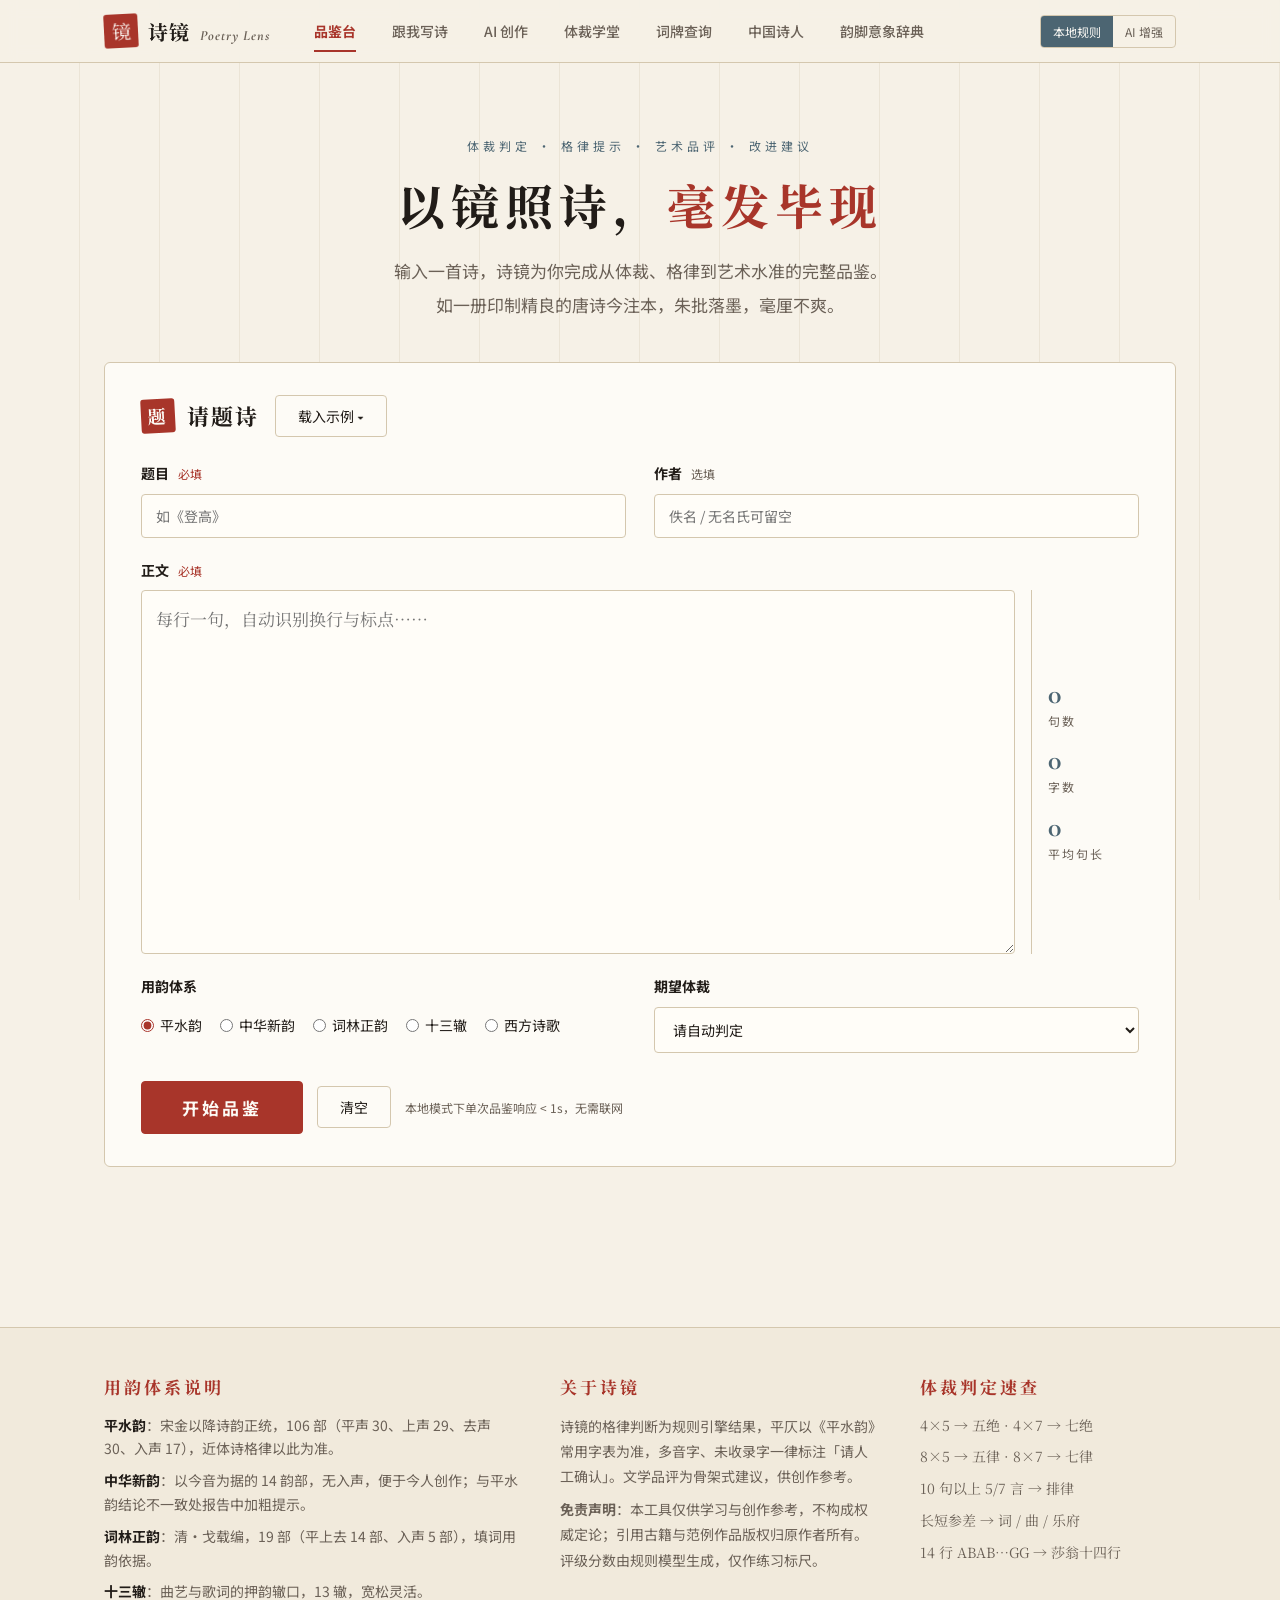
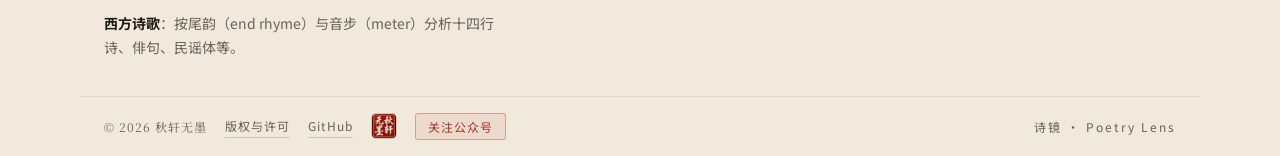
==== index.html @ a8d3e29e "Add files via upload" ====
<!DOCTYPE html>
<html lang="zh-CN">
<head>
<meta charset="UTF-8">
<meta name="viewport" content="width=device-width, initial-scale=1.0">
<title>诗镜 · Poetry Lens — 诗词品鉴与修改</title>
<meta name="description" content="诗镜 Poetry Lens：体裁判定 → 格律提示 → 艺术品评 → 改进建议 的完整诗词品鉴流程，另有体裁学堂与韵脚意象辞典。">
<link rel="preconnect" href="https://fonts.googleapis.com">
<link rel="preconnect" href="https://fonts.gstatic.com" crossorigin>
<link href="https://fonts.googleapis.com/css2?family=Noto+Serif+SC:wght@400;600;700&family=Noto+Sans+SC:wght@400;500;700&family=Cormorant+Garamond:ital,wght@0,400;0,600;1,400&display=swap" rel="stylesheet">
<link rel="stylesheet" href="style.css">
</head>
<body>

<!-- ══════════ 顶部固定导航 ══════════ -->
<header class="topbar">
  <div class="topbar-inner">
    <a class="brand" href="#" data-page="home">
      <span class="brand-seal">镜</span>
      <span class="brand-text">诗镜 <em>Poetry Lens</em></span>
    </a>
    <nav class="mainnav" aria-label="主导航">
      <a href="#" class="nav-link active" data-page="home">品鉴台</a>
      <a href="#" class="nav-link" data-page="write">跟我写诗</a>
      <a href="#" class="nav-link" data-page="ai">AI 创作</a>
      <a href="#" class="nav-link" data-page="school">体裁学堂</a>
      <a href="#" class="nav-link" data-page="cipai">词牌查询</a>
      <a href="#" class="nav-link" data-page="poets">中国诗人</a>
      <a href="#" class="nav-link" data-page="dict">韵脚意象辞典</a>
    </nav>
    <div class="mode-switch" role="group" aria-label="分析模式">
      <button class="mode-btn active" id="mode-local" title="无需联网，本地规则引擎完成全部分析">本地规则</button>
      <button class="mode-btn" id="mode-ai" title="AI 增强模式（需接入接口，未接入时自动回落本地规则）">AI 增强</button>
    </div>
  </div>
</header>

<main>
<!-- ══════════ 页面一：品鉴台 ══════════ -->
<section id="page-home" class="page active">

  <div class="hero">
    <p class="hero-kicker">体裁判定 · 格律提示 · 艺术品评 · 改进建议</p>
    <h1 class="hero-title">以镜照诗，<span class="accent">毫发毕现</span></h1>
    <p class="hero-sub">输入一首诗，诗镜为你完成从体裁、格律到艺术水准的完整品鉴。<br>如一册印制精良的唐诗今注本，朱批落墨，毫厘不爽。</p>
  </div>

  <!-- 输入区 -->
  <div class="panel input-panel">
    <div class="panel-head">
      <h2><span class="seal-no">题</span>请题诗</h2>
      <button class="btn ghost" id="btn-sample" aria-haspopup="true">载入示例 ▾</button>
      <div class="sample-menu" id="sample-menu" hidden></div>
    </div>

    <div class="input-grid">
      <div class="field">
        <label for="in-title">题目 <span class="req">必填</span></label>
        <input type="text" id="in-title" placeholder="如《登高》" autocomplete="off">
      </div>
      <div class="field">
        <label for="in-author">作者 <span class="opt">选填</span></label>
        <input type="text" id="in-author" placeholder="佚名 / 无名氏可留空" autocomplete="off">
      </div>
      <div class="field full">
        <label for="in-body">正文 <span class="req">必填</span></label>
        <div class="body-wrap">
          <textarea id="in-body" rows="10" placeholder="每行一句，自动识别换行与标点……"></textarea>
          <aside class="stat-strip" id="stat-strip" aria-live="polite">
            <div class="stat"><b id="st-lines">0</b><span>句数</span></div>
            <div class="stat"><b id="st-chars">0</b><span>字数</span></div>
            <div class="stat"><b id="st-avg">0</b><span>平均句长</span></div>
          </aside>
        </div>
      </div>
      <div class="field">
        <label>用韵体系</label>
        <div class="radio-row" id="rhyme-system">
          <label><input type="radio" name="rhyme" value="pingshui" checked>平水韵</label>
          <label><input type="radio" name="rhyme" value="xinyun">中华新韵</label>
          <label><input type="radio" name="rhyme" value="cilin">词林正韵</label>
          <label><input type="radio" name="rhyme" value="shisan">十三辙</label>
          <label><input type="radio" name="rhyme" value="western">西方诗歌</label>
        </div>
      </div>
      <div class="field">
        <label for="in-expect">期望体裁</label>
        <select id="in-expect">
          <option value="">请自动判定</option>
        </select>
      </div>
    </div>

    <div class="action-row">
      <button class="btn primary big" id="btn-judge">开始品鉴</button>
      <button class="btn ghost" id="btn-clear">清空</button>
      <span class="hint">本地模式下单次品鉴响应 &lt; 1s，无需联网</span>
    </div>
  </div>

  <!-- 品鉴报告 -->
  <div id="report" hidden>
    <div class="report-toolbar">
      <h2 class="report-title">品鉴报告 <span class="report-poem" id="report-poem"></span></h2>
      <button class="btn ghost" id="btn-print">打印 / 导出为笺</button>
    </div>

    <!-- A 体裁判定 -->
    <article class="card report-card" id="card-a">
      <div class="margin-no">壹<span>体裁</span></div>
      <div class="card-body">
        <h3>A · 体裁判定</h3>
        <div id="genre-out"></div>
      </div>
    </article>

    <!-- B 格律提示 -->
    <article class="card report-card" id="card-b">
      <div class="margin-no">贰<span>格律</span></div>
      <div class="card-body">
        <h3>B · 格律提示</h3>
        <div class="tone-toggle">
          <button class="tone-btn active" data-tone="both">平仄双色</button>
          <button class="tone-btn" data-tone="ping">仅标平声</button>
          <button class="tone-btn" data-tone="ze">仅标仄声</button>
        </div>
        <div id="prosody-out"></div>
      </div>
    </article>

    <!-- C 艺术水平 -->
    <article class="card report-card" id="card-c">
      <div class="margin-no">叁<span>艺品</span></div>
      <div class="card-body">
        <h3>C · 艺术水平</h3>
        <div id="art-out"></div>
      </div>
    </article>

    <!-- D 改进与借鉴 -->
    <article class="card report-card" id="card-d">
      <div class="margin-no">肆<span>改益</span></div>
      <div class="card-body">
        <h3>D · 改进与借鉴</h3>
        <div id="revise-out"></div>
      </div>
    </article>
  </div>
</section>

<!-- ══════════ 页面二：跟我写诗 ══════════ -->
<section id="page-write" class="page">
  <div class="page-head">
    <h1>跟我写诗</h1>
    <p>选体裁、定风格、择韵脚——写到一半可要提示，写好一键粘贴到品鉴台。</p>
  </div>
  <div class="write-grid">
    <div class="panel write-config">
      <h3 class="write-step">壹 · 定体裁</h3>
      <div class="field">
        <label for="write-cat">体裁大类</label>
        <select id="write-cat">
          <option value="jinti">近体诗（绝句 / 律诗）</option>
          <option value="ci">词</option>
          <option value="guti">古体诗（古风 / 乐府）</option>
          <option value="modern">现代诗</option>
          <option value="western">西方诗歌（俳句 / 十四行等）</option>
        </select>
      </div>
      <div class="field" id="write-cipai-field" hidden>
        <label for="write-cipai-key">词牌名（依龙榆生《唐宋词格律》）</label>
        <input type="text" id="write-cipai-key" placeholder="搜索词牌，如「浣溪沙」或别名「山花子」">
        <select id="write-cipai"></select>
        <div id="write-cipai-pu" class="cipai-pu-box"></div>
      </div>
      <div class="field">
        <label for="write-form">具体体裁</label>
        <select id="write-form"></select>
      </div>

      <h3 class="write-step">贰 · 定风格</h3>
      <div class="field">
        <label for="write-style">想表达的风格</label>
        <select id="write-style"></select>
      </div>
      <div id="write-style-desc" class="note-box"></div>

      <h3 class="write-step">叁 · 择韵脚</h3>
      <div class="inline-form">
        <button class="btn" id="btn-rhyme-random">随机推荐</button>
        <input type="text" id="write-rhyme-char" placeholder="或输入一字取韵，如「空」" maxlength="1">
        <button class="btn" id="btn-rhyme-lookup">按字取韵</button>
      </div>
      <div id="write-rhyme-info"></div>
    </div>

    <div class="panel write-work">
      <h3 class="write-step">肆 · 落笔</h3>
      <div class="field">
        <label for="write-title">题目</label>
        <input type="text" id="write-title" placeholder="如《秋夜有怀》" autocomplete="off">
      </div>
      <div class="field">
        <label for="write-body">正文 <span class="opt">每行一句</span></label>
        <textarea id="write-body" rows="14" placeholder="窗前一夜雨，……"></textarea>
      </div>
      <div class="action-row">
        <button class="btn" id="btn-write-hint">给点提示（意象 · 场景 · 手法）</button>
        <button class="btn primary" id="btn-write-done">写好啦</button>
      </div>
      <div id="write-hints" class="hint-box"></div>
    </div>
  </div>
  <div class="panel write-examples">
    <h3 class="write-step">伍 · 经典例作 <span class="opt">随体裁 / 词牌联动，可作范本</span></h3>
    <div id="write-examples"></div>
  </div>
</section>

<!-- ══════════ 页面三：AI 创作 ══════════ -->
<section id="page-ai" class="page">
  <div class="page-head">
    <h1>AI 创作</h1>
    <p>生成创作提示词 → 接入智能体 API → 一键产出 2-3 首作品，按主题与意象贴合度评分。</p>
  </div>

  <!-- 壹 · 生成 Prompt -->
  <div class="panel">
    <h3 class="write-step">壹 · 生成创作提示词</h3>
    <div class="ai-grid">
      <div class="field">
        <label for="ai-form">诗词种类</label>
        <select id="ai-form"></select>
      </div>
      <div class="field" id="ai-sub-field">
        <label for="ai-sub">体裁细类</label>
        <select id="ai-sub"></select>
      </div>
      <div class="field" id="ai-cipai-field" hidden>
        <label for="ai-cipai">词牌（依龙榆生《唐宋词格律》）</label>
        <input type="text" id="ai-cipai-key" placeholder="搜词牌，如「浣溪沙」">
        <select id="ai-cipai"></select>
      </div>
      <div class="field">
        <label for="ai-style">诗词风格</label>
        <select id="ai-style"></select>
      </div>
      <div class="field">
        <label for="ai-theme">主题</label>
        <select id="ai-theme"></select>
      </div>
      <div class="field full">
        <label for="ai-theme-custom">自定义主题 <span class="opt">留空则用上方选择</span></label>
        <input type="text" id="ai-theme-custom" placeholder="如：秋夜登楼怀远">
      </div>
      <div class="field full">
        <label for="ai-imagery">意象（1-5 个，用、或逗号分隔）</label>
        <input type="text" id="ai-imagery" placeholder="如：明月、孤舟、寒江、西风">
      </div>
    </div>
    <div class="action-row">
      <button class="btn primary" id="btn-gen-prompt">生成 Prompt</button>
      <button class="btn" id="btn-copy-prompt">复制</button>
      <span class="hint">生成后可粘贴到任意 AI 助手，或填入下方 API 创作框</span>
    </div>
    <textarea id="ai-prompt-out" rows="16" readonly placeholder="点击「生成 Prompt」后，这里会出现完整的创作提示词。"></textarea>
  </div>

  <!-- 贰 · API 配置 -->
  <div class="panel">
    <h3 class="write-step">贰 · 智能体 API 配置</h3>
    <div class="ai-grid">
      <div class="field">
        <label for="ai-provider">平台</label>
        <select id="ai-provider"></select>
      </div>
      <div class="field">
        <label for="ai-model">模型</label>
        <input type="text" id="ai-model" placeholder="如 deepseek-chat">
      </div>
      <div class="field full">
        <label for="ai-baseurl">Base URL（OpenAI 兼容 /chat/completions）</label>
        <input type="text" id="ai-baseurl" placeholder="https://api.deepseek.com/v1">
      </div>
      <div class="field full">
        <label for="ai-apikey">API Key</label>
        <input type="password" id="ai-apikey" placeholder="sk-..." autocomplete="off">
      </div>
    </div>
    <div class="action-row">
      <button class="btn primary" id="btn-save-cfg">保存配置</button>
      <button class="btn" id="btn-test-cfg">测试连接</button>
      <button class="btn ghost" id="btn-clear-cfg">清除密钥</button>
    </div>
    <div class="note-box" id="ai-cfg-note">密钥仅保存在<b>本机浏览器</b>（localStorage），仅用于直连所选平台的官方接口，不会上传到诗镜服务器。部分平台因 CORS 策略可能无法浏览器直连，届时请改用第一栏生成的 Prompt。</div>
  </div>

  <!-- 叁 · AI 创作 -->
  <div class="panel">
    <h3 class="write-step">叁 · AI 创作</h3>
    <div class="field">
      <label for="ai-req">提示词（可直接用上方生成的 Prompt，或自行修改）</label>
      <textarea id="ai-req" rows="12" placeholder="把生成的 Prompt 粘贴到这里，或写你自己的创作要求……"></textarea>
    </div>
    <div class="action-row">
      <button class="btn primary" id="btn-ai-create">开始创作</button>
      <button class="btn" id="btn-ai-fill">填入生成的 Prompt</button>
    </div>
    <div id="ai-status" class="muted" style="margin-top:12px"></div>
    <div id="ai-results"></div>
  </div>
</section>

<!-- ══════════ 页面四：体裁学堂 ══════════ -->
<section id="page-school" class="page">
  <div class="page-head">
    <h1>体裁学堂</h1>
    <p>从五绝到维拉内尔——每一种诗体的格律、章法、范例与常见错误。</p>
  </div>
  <div class="school-layout">
    <aside class="school-tree" id="school-tree" aria-label="体裁导航"></aside>
    <div class="school-content" id="school-content"></div>
  </div>
</section>

<!-- ══════════ 页面三：词牌查询 ══════════ -->
<section id="page-cipai" class="page">
  <div class="page-head">
    <h1>词牌查询</h1>
    <p>依龙榆生《唐宋词格律》（上海古籍出版社 1978 年版）—— 153 词牌、诸体词谱、例词与用韵格。</p>
  </div>
  <div class="inline-form wide">
    <input type="text" id="cipai-key" placeholder="搜索词牌名或别名，如「念奴娇」「百字令」「玉楼春」">
    <select id="cipai-yunge">
      <option value="all">全部用韵格</option>
      <option value="平韵格">平韵格</option>
      <option value="仄韵格">仄韵格</option>
      <option value="平仄韵转换格">平仄韵转换格</option>
      <option value="平仄韵通叶格">平仄韵通叶格</option>
      <option value="平仄韵错叶格">平仄韵错叶格</option>
    </select>
    <button class="btn primary" id="btn-cipai-search">查询</button>
  </div>
  <div class="school-layout">
    <aside class="school-tree" id="cipai-tree" aria-label="词牌导航"></aside>
    <div class="school-content" id="cipai-content"></div>
  </div>
</section>

<!-- ══════════ 页面四：中国诗人 ══════════ -->
<section id="page-poets" class="page">
  <div class="page-head">
    <h1>中国诗人</h1>
    <p>先秦至近现代共 110 位诗人（近现代含王国维、苏曼殊、柳亚子、戴望舒、艾青、海子、多多、余光中、郑愁予、席慕蓉、汪国真等），按朝代、风格、姓名检索，介绍直接摘自诗人档案。</p>
  </div>
  <div class="inline-form wide">
    <select id="poet-era">
      <option value="all">全部朝代</option>
    </select>
    <select id="poet-kind">
      <option value="all">全部风格</option>
    </select>
    <input type="text" id="poet-name" placeholder="按姓名检索，如「李白」「清照」">
    <button class="btn primary" id="btn-poet-search">检索</button>
  </div>
  <div id="poet-stats" class="muted" style="margin-bottom:18px"></div>
  <div id="poet-list"></div>
</section>

<!-- ══════════ 页面五：韵脚意象辞典 ══════════ -->
<section id="page-dict" class="page">
  <div class="page-head">
    <h1>韵脚意象辞典</h1>
    <p>查一个字、翻一个韵部、觅一个意象，或把两个意象拼成一句诗。</p>
  </div>
  <div class="dict-tabs">
    <button class="tab-btn active" data-tab="rhyme">韵脚查询</button>
    <button class="tab-btn" data-tab="image">意象查询</button>
    <button class="tab-btn" data-tab="compose">组合造句</button>
  </div>

  <div class="tab-pane active" id="tab-rhyme">
    <div class="dict-row">
      <div class="dict-col">
        <h3>字 → 韵部</h3>
        <div class="inline-form">
          <input type="text" id="dict-char" placeholder="输入任意汉字，如「空」" maxlength="1">
          <button class="btn primary" id="btn-char-lookup">查询</button>
        </div>
        <div id="char-result" class="dict-result"></div>
      </div>
      <div class="dict-col">
        <h3>韵部 → 常用字</h3>
        <div class="inline-form">
          <select id="dict-group"></select>
          <button class="btn primary" id="btn-group-lookup">查询</button>
        </div>
        <div id="group-result" class="dict-result"></div>
      </div>
    </div>
  </div>

  <div class="tab-pane" id="tab-image">
    <div class="inline-form wide">
      <select id="image-cat"></select>
      <input type="text" id="image-key" placeholder="搜索意象，如「孤舟」「杜鹃」">
      <button class="btn primary" id="btn-image-lookup">查询</button>
    </div>
    <div id="image-result" class="dict-result"></div>
  </div>

  <div class="tab-pane" id="tab-compose">
    <h3>意象组合 · 造句练习</h3>
    <p class="muted">选择组合方法，系统给出两个意象，补写一句诗，即刻得到格律与意象契合度反馈。</p>
    <div class="compose-methods" id="compose-methods"></div>
    <div class="compose-stage" id="compose-stage"></div>
  </div>
</section>
</main>

<!-- ══════════ 页脚 ══════════ -->
<footer class="footer">
  <div class="footer-inner">
    <div class="footer-col">
      <h4>用韵体系说明</h4>
      <ul>
        <li><b>平水韵</b>：宋金以降诗韵正统，106 部（平声 30、上声 29、去声 30、入声 17），近体诗格律以此为准。</li>
        <li><b>中华新韵</b>：以今音为据的 14 韵部，无入声，便于今人创作；与平水韵结论不一致处报告中加粗提示。</li>
        <li><b>词林正韵</b>：清·戈载编，19 部（平上去 14 部、入声 5 部），填词用韵依据。</li>
        <li><b>十三辙</b>：曲艺与歌词的押韵辙口，13 辙，宽松灵活。</li>
        <li><b>西方诗歌</b>：按尾韵（end rhyme）与音步（meter）分析十四行诗、俳句、民谣体等。</li>
      </ul>
    </div>
    <div class="footer-col">
      <h4>关于诗镜</h4>
      <p class="muted">诗镜的格律判断为规则引擎结果，平仄以《平水韵》常用字表为准，多音字、未收录字一律标注「请人工确认」。文学品评为骨架式建议，供创作参考。</p>
      <p class="muted"><b>免责声明</b>：本工具仅供学习与创作参考，不构成权威定论；引用古籍与范例作品版权归原作者所有。评级分数由规则模型生成，仅作练习标尺。</p>
    </div>
    <div class="footer-col">
      <h4>体裁判定速查</h4>
      <ul class="quick">
        <li>4×5 → 五绝 · 4×7 → 七绝</li>
        <li>8×5 → 五律 · 8×7 → 七律</li>
        <li>10 句以上 5/7 言 → 排律</li>
        <li>长短参差 → 词 / 曲 / 乐府</li>
        <li>14 行 ABAB…GG → 莎翁十四行</li>
      </ul>
    </div>
  </div>
  <div class="footer-bottom">
    <div class="footer-meta">
      <span class="copy">© 2026 秋轩无墨</span>
      <a href="license.html">版权与许可</a>
      <a href="https://github.com/Yaokx520/poemweb/" target="_blank" rel="noopener">GitHub</a>
      <img class="wechat-logo" src="images/logo-sm.png" alt="秋轩无墨 Logo" width="26" height="26">
      <button type="button" class="wechat-entry" id="btn-wechat" aria-haspopup="dialog">关注公众号</button>
    </div>
    <div class="footer-brand">诗镜 · Poetry Lens</div>
  </div>
</footer>

<!-- 公众号弹层 -->
<div class="wechat-modal" id="wechat-modal" hidden role="dialog" aria-modal="true" aria-labelledby="wechat-modal-title">
  <div class="wechat-backdrop" data-close></div>
  <div class="wechat-panel" role="document">
    <button type="button" class="wechat-close" id="wechat-close" aria-label="关闭弹层">×</button>
    <img class="wechat-avatar" src="images/logo.png" alt="秋轩无墨 Logo">
    <h3 id="wechat-modal-title">关注公众号</h3>
    <img class="wechat-qrcode" src="images/qrcode.jpg" alt="微信公众号「秋轩诗抄」二维码">
    <div class="wechat-name-row">
      <span class="wechat-name-label">公众号名称</span>
      <code class="wechat-name" id="wechat-name">秋轩诗抄</code>
      <button type="button" class="btn mini" id="btn-copy-wechat">复制</button>
    </div>
    <p class="muted">微信「扫一扫」上方二维码关注；或复制名称，在微信中搜索公众号。</p>
  </div>
</div>

<!-- 打印用笺 -->
<div id="letter-sheet" hidden></div>

<script src="data-prosody.js"></script>
<script src="data-content.js"></script>
<script src="data-cipai.js"></script>
<script src="data-poets.js"></script>
<script src="data-ai.js"></script>
<script src="app.js"></script>
</body>
</html>
---- style.css ----
/* ══════════════════════════════════════════════════════════
   诗镜 · Poetry Lens — 样式表
   风格锚点：宋代刻本 × 当代文学期刊
   ══════════════════════════════════════════════════════════ */

:root {
  --paper:      #F6F1E7;   /* 宣纸米白 */
  --card:       #FDFBF6;   /* 卡片底 */
  --ink:        #211C18;   /* 墨色主文字 */
  --ink-2:      #6B6157;   /* 次级文字 */
  --cinnabar:   #A8352A;   /* 朱砂红（唯一强调色） */
  --stone:      #4C6572;   /* 石青 */
  --rule:       #E2D9C8;   /* 极淡界行线 */
  --rule-strong:#D4C7AE;

  --serif: 'Noto Serif SC', 'Source Han Serif SC', 'Songti SC', 'STSong', serif;
  --sans:  'Noto Sans SC', 'Source Han Sans SC', 'PingFang SC', sans-serif;
  --latin: 'Cormorant Garamond', Georgia, serif;

  --fs-1: 48px; --fs-2: 32px; --fs-3: 22px; --fs-4: 17px; --fs-5: 14px; --fs-6: 12px;
  --max: 1120px; --read: 720px;
}

* { box-sizing: border-box; margin: 0; padding: 0; }

html { scroll-behavior: smooth; }

body {
  background: var(--paper);
  color: var(--ink);
  font-family: var(--sans);
  font-size: var(--fs-5);
  line-height: 1.75;
  /* 极淡竖界行 */
  background-image: repeating-linear-gradient(
    to right, transparent 0, transparent calc((100% - 1120px)/2 - 1px),
    rgba(226,217,200,.55) calc((100% - 1120px)/2 - 1px), rgba(226,217,200,.55) calc((100% - 1120px)/2)
  );
  background-attachment: fixed;
}

::selection { background: rgba(168,53,42,.18); }

/* ───────── 顶部导航 ───────── */
.topbar {
  position: sticky; top: 0; z-index: 100;
  background: rgba(246,241,231,.92);
  backdrop-filter: blur(8px);
  border-bottom: 1px solid var(--rule-strong);
}
.topbar-inner {
  max-width: var(--max); margin: 0 auto; padding: 0 24px;
  display: flex; align-items: center; gap: 28px; height: 62px;
}
.brand { display: flex; align-items: center; gap: 10px; text-decoration: none; color: var(--ink); }
.brand-seal {
  width: 34px; height: 34px; display: grid; place-items: center;
  background: var(--cinnabar); color: #FDFBF6;
  font-family: var(--serif); font-size: 19px; border-radius: 3px;
  transform: rotate(-3deg);
}
.brand-text { font-family: var(--serif); font-size: 20px; font-weight: 700; letter-spacing: 1px; }
.brand-text em { font-family: var(--latin); font-style: italic; font-size: 14px; color: var(--ink-2); margin-left: 4px; }

.mainnav { display: flex; gap: 4px; flex: 1; }
.nav-link {
  text-decoration: none; color: var(--ink-2); font-size: var(--fs-5);
  padding: 8px 16px; border-radius: 4px; position: relative;
  font-weight: 500;
}
.nav-link:hover { color: var(--ink); background: rgba(76,101,114,.07); }
.nav-link.active { color: var(--cinnabar); font-weight: 700; }
.nav-link.active::after {
  content: ""; position: absolute; left: 16px; right: 16px; bottom: -1px;
  height: 2px; background: var(--cinnabar);
}

.mode-switch { display: flex; border: 1px solid var(--rule-strong); border-radius: 4px; overflow: hidden; }
.mode-btn {
  border: 0; background: transparent; color: var(--ink-2);
  font-family: var(--sans); font-size: var(--fs-6); padding: 7px 12px; cursor: pointer;
}
.mode-btn.active { background: var(--stone); color: #FDFBF6; }

/* ───────── 通用版式 ───────── */
main { max-width: var(--max); margin: 0 auto; padding: 0 24px 80px; }
.page { display: none; }
.page.active { display: block; animation: fadein .35s ease; }
@keyframes fadein { from { opacity: 0; transform: translateY(8px);} to { opacity: 1; transform: none;} }

.hero { text-align: center; padding: 72px 0 40px; }
.hero-kicker {
  color: var(--stone); letter-spacing: 4px; font-size: var(--fs-6);
  text-transform: uppercase; margin-bottom: 18px;
}
.hero-title {
  font-family: var(--serif); font-size: var(--fs-1); font-weight: 700;
  letter-spacing: 6px; line-height: 1.3;
}
.hero-title .accent { color: var(--cinnabar); }
.hero-sub { color: var(--ink-2); margin-top: 18px; font-size: var(--fs-4); line-height: 2; }

.page-head { padding: 56px 0 28px; border-bottom: 1px solid var(--rule); margin-bottom: 32px; }
.page-head h1 { font-family: var(--serif); font-size: var(--fs-2); letter-spacing: 3px; }
.page-head p { color: var(--ink-2); margin-top: 8px; font-size: var(--fs-4); }

.muted { color: var(--ink-2); }
.accent { color: var(--cinnabar); }

/* ───────── 面板 / 卡片 ───────── */
.panel {
  background: var(--card); border: 1px solid var(--rule-strong);
  border-radius: 6px; padding: 32px 36px; margin-bottom: 40px;
}
.panel-head { display: flex; align-items: center; gap: 16px; margin-bottom: 24px; position: relative; }
.panel-head h2 {
  font-family: var(--serif); font-size: var(--fs-3); letter-spacing: 2px;
  display: flex; align-items: center; gap: 12px;
}
.seal-no {
  display: inline-grid; place-items: center; width: 34px; height: 34px;
  background: var(--cinnabar); color: var(--card); border-radius: 3px;
  font-size: 18px; transform: rotate(-3deg);
}

/* 表单 */
.input-grid { display: grid; grid-template-columns: 1fr 1fr; gap: 20px 28px; }
.field.full { grid-column: 1 / -1; }
.field label { display: block; font-weight: 700; margin-bottom: 8px; font-size: var(--fs-5); }
.req, .opt { font-weight: 400; font-size: var(--fs-6); margin-left: 6px; }
.req { color: var(--cinnabar); }
.opt { color: var(--ink-2); }

input[type="text"], textarea, select {
  width: 100%; background: #FFFDF8; border: 1px solid var(--rule-strong);
  border-radius: 4px; padding: 11px 14px; font-family: var(--sans);
  font-size: var(--fs-5); color: var(--ink);
}
textarea { font-family: var(--serif); font-size: var(--fs-4); line-height: 2; resize: vertical; }
input:focus, textarea:focus, select:focus {
  outline: 2px solid rgba(168,53,42,.35); border-color: var(--cinnabar);
}

.body-wrap { display: flex; gap: 16px; align-items: stretch; }
.body-wrap textarea { flex: 1; }
.stat-strip {
  width: 108px; border-left: 1px solid var(--rule-strong);
  display: flex; flex-direction: column; justify-content: center; gap: 14px;
  padding-left: 16px;
}
.stat { text-align: left; }
.stat b { display: block; font-family: var(--latin); font-size: 28px; color: var(--stone); line-height: 1; }
.stat span { font-size: var(--fs-6); color: var(--ink-2); letter-spacing: 2px; }

.radio-row { display: flex; flex-wrap: wrap; gap: 8px 18px; padding-top: 6px; }
.radio-row label { font-weight: 400; display: flex; align-items: center; gap: 6px; cursor: pointer; }
input[type="radio"] { accent-color: var(--cinnabar); }

.action-row { display: flex; align-items: center; gap: 14px; margin-top: 28px; }
.hint { color: var(--ink-2); font-size: var(--fs-6); }

/* 按钮 */
.btn {
  border: 1px solid var(--rule-strong); background: var(--card); color: var(--ink);
  padding: 10px 22px; border-radius: 4px; cursor: pointer;
  font-family: var(--sans); font-size: var(--fs-5); transition: all .18s ease;
}
.btn:hover { border-color: var(--stone); transform: translateY(-1px); }
.btn.primary {
  background: var(--cinnabar); border-color: var(--cinnabar); color: #FDFBF6; font-weight: 700;
  letter-spacing: 3px;
}
.btn.primary:hover { background: #93291F; }
.btn.big { padding: 13px 40px; font-size: var(--fs-4); }
.btn.ghost { background: transparent; }

.sample-menu {
  position: absolute; top: 100%; right: 0; margin-top: 6px; z-index: 40;
  background: var(--card); border: 1px solid var(--rule-strong); border-radius: 6px;
  box-shadow: 0 12px 30px rgba(33,28,24,.12); min-width: 300px; overflow: hidden;
}
.sample-menu button {
  display: block; width: 100%; text-align: left; border: 0; background: none;
  padding: 11px 18px; cursor: pointer; font-family: var(--sans); font-size: var(--fs-5);
  color: var(--ink); border-bottom: 1px solid var(--rule);
}
.sample-menu button:hover { background: rgba(168,53,42,.07); color: var(--cinnabar); }
.sample-menu button small { color: var(--ink-2); margin-left: 8px; }

/* ───────── 品鉴报告 ───────── */
.report-toolbar {
  display: flex; align-items: center; justify-content: space-between;
  margin: 8px 0 24px;
}
.report-title { font-family: var(--serif); font-size: var(--fs-2); letter-spacing: 3px; }
.report-poem { font-size: var(--fs-4); color: var(--ink-2); margin-left: 12px; letter-spacing: 1px; }

.report-card {
  display: flex; background: var(--card); border: 1px solid var(--rule-strong);
  border-radius: 6px; margin-bottom: 28px; overflow: hidden;
}
.margin-no {
  flex: 0 0 72px; background: rgba(168,53,42,.05);
  border-right: 1px dashed var(--rule-strong);
  display: flex; flex-direction: column; align-items: center; padding-top: 30px; gap: 8px;
  font-family: var(--serif); font-size: 26px; color: var(--cinnabar); font-weight: 700;
}
.margin-no span { font-size: var(--fs-6); letter-spacing: 4px; color: var(--ink-2); writing-mode: vertical-rl; }
.card-body { flex: 1; padding: 28px 32px 32px; min-width: 0; }
.card-body h3 {
  font-family: var(--serif); font-size: var(--fs-3); letter-spacing: 2px;
  padding-bottom: 12px; margin-bottom: 18px; border-bottom: 1px solid var(--rule);
}

/* 朱批展开动画 */
.report-card { opacity: 0; transform: translateY(14px); }
.report-card.revealed {
  animation: reveal .6s ease forwards;
}
@keyframes reveal { to { opacity: 1; transform: none; } }

/* A 体裁 */
.genre-line { font-family: var(--serif); font-size: var(--fs-3); margin-bottom: 10px; }
.genre-line .tree { color: var(--ink-2); font-size: var(--fs-4); margin-right: 10px; }
.genre-line .main-genre { color: var(--cinnabar); font-weight: 700; }
.confidence {
  display: inline-block; border: 1px solid var(--stone); color: var(--stone);
  border-radius: 3px; padding: 1px 10px; font-size: var(--fs-6); margin-left: 12px;
  vertical-align: middle;
}
.evidence-list { margin: 12px 0 4px 0; padding-left: 0; list-style: none; }
.evidence-list li { padding: 5px 0 5px 22px; position: relative; }
.evidence-list li::before {
  content: "▸"; position: absolute; left: 4px; color: var(--cinnabar);
}
.alt-genre { margin-top: 12px; padding: 12px 16px; background: rgba(76,101,114,.06); border-left: 3px solid var(--stone); border-radius: 0 4px 4px 0; }

/* B 格律 */
.tone-toggle { display: flex; gap: 8px; margin-bottom: 18px; }
.tone-btn {
  border: 1px solid var(--rule-strong); background: none; border-radius: 3px;
  padding: 5px 14px; font-size: var(--fs-6); cursor: pointer; color: var(--ink-2);
}
.tone-btn.active { background: var(--stone); color: #FDFBF6; border-color: var(--stone); }

.pattern-box {
  background: rgba(76,101,114,.05); border: 1px solid var(--rule);
  border-radius: 4px; padding: 18px 22px; margin-bottom: 22px;
}
.pattern-box h4 { font-family: var(--serif); font-size: var(--fs-4); margin-bottom: 10px; letter-spacing: 2px; }
.pattern-line, .poem-line {
  font-family: var(--serif); font-size: var(--fs-4); line-height: 2.0;
  white-space: pre; overflow-x: auto;
}
.pattern-line .rhyme-mark { color: var(--cinnabar); font-size: var(--fs-6); }
.pattern-line .tie-mark { color: var(--stone); font-size: var(--fs-6); }

.compare-table { width: 100%; border-collapse: collapse; margin-bottom: 22px; }
.compare-table th, .compare-table td {
  border-bottom: 1px solid var(--rule); padding: 10px 12px; text-align: left;
  font-family: var(--serif); font-size: var(--fs-5); vertical-align: top;
}
.compare-table th { font-family: var(--sans); font-size: var(--fs-6); color: var(--ink-2); letter-spacing: 2px; font-weight: 500; }
.compare-table td.num { font-family: var(--latin); color: var(--stone); width: 36px; }

.char-tone { position: relative; display: inline-block; padding: 0 1px; }
.char-tone .tone-mark {
  position: absolute; top: -2px; right: -3px; font-size: 9px;
  font-family: var(--sans); line-height: 1;
}
.char-tone.ping .tone-mark { color: var(--cinnabar); }
.char-tone.ze .tone-mark { color: var(--stone); }
.char-tone.unknown { color: var(--ink-2); opacity: .6; }

/* 韵脚：朱砂圆点 / 出韵方框 */
.rhyme-dot { position: relative; }
.rhyme-dot::after {
  content: ""; position: absolute; left: 50%; bottom: -6px; transform: translateX(-50%);
  width: 5px; height: 5px; border-radius: 50%; background: var(--cinnabar);
}
.rhyme-out {
  outline: 1.5px solid var(--cinnabar); outline-offset: 1px;
  border-radius: 2px; padding: 0 2px;
}
/* 落墨动画：朱砂框从左至右描出 */
.rhyme-out.draw {
  animation: inkdraw .5s ease both;
}
@keyframes inkdraw {
  from { clip-path: inset(0 100% 0 0); }
  to   { clip-path: inset(0 0 0 0); }
}

.flag-box {
  border-left: 3px solid var(--cinnabar); background: rgba(168,53,42,.05);
  padding: 12px 16px; margin: 10px 0; border-radius: 0 4px 4px 0;
}
.flag-box b { color: var(--cinnabar); }
.note-box {
  border-left: 3px solid var(--stone); background: rgba(76,101,114,.06);
  padding: 12px 16px; margin: 10px 0; border-radius: 0 4px 4px 0;
}

.pairing-tag {
  display: inline-block; font-size: var(--fs-6); border-radius: 3px;
  padding: 1px 9px; margin-right: 8px; border: 1px solid;
}
.pairing-tag.ok { color: var(--stone); border-color: var(--stone); }
.pairing-tag.bad { color: var(--cinnabar); border-color: var(--cinnabar); font-weight: 700; }
.pairing-tag.mid { color: var(--ink-2); border-color: var(--rule-strong); }

/* C 艺术 */
.art-dims { display: grid; grid-template-columns: 1fr 1fr; gap: 18px 26px; margin-bottom: 22px; }
.art-dim h4 {
  font-family: var(--serif); font-size: var(--fs-4); margin-bottom: 6px;
  color: var(--stone); letter-spacing: 2px;
}
.art-dim p { text-align: justify; }

.score-stage { display: flex; gap: 34px; align-items: center; flex-wrap: wrap; margin: 10px 0 18px; }
.seal-stamp {
  width: 148px; height: 148px; flex: 0 0 148px;
  border: 3.5px solid var(--cinnabar); border-radius: 8px;
  display: flex; flex-direction: column; align-items: center; justify-content: center;
  transform: rotate(-3deg); color: var(--cinnabar); position: relative;
  font-family: var(--serif);
}
.seal-stamp::before {
  content: ""; position: absolute; inset: 5px; border: 1px solid var(--cinnabar); border-radius: 5px;
}
.seal-stamp .grade { font-size: 34px; font-weight: 700; letter-spacing: 4px; }
.seal-stamp .score { font-family: var(--latin); font-size: 21px; margin-top: 2px; }
.seal-stamp.g-90 { opacity: 1; }
.seal-stamp.g-75 { opacity: .88; }
.seal-stamp.g-60 { opacity: .74; }
.seal-stamp.g-40 { opacity: .58; border-style: dashed; }
.seal-stamp.g-0  { opacity: .42; border-style: dotted; }

.score-bars { flex: 1; min-width: 300px; }
.score-row { display: flex; align-items: center; gap: 12px; margin: 9px 0; }
.score-row .name { width: 82px; font-family: var(--serif); letter-spacing: 2px; }
.score-row .bar { flex: 1; height: 9px; background: var(--rule); border-radius: 5px; overflow: hidden; }
.score-row .fill { height: 100%; background: var(--stone); border-radius: 5px; }
.score-row .val { font-family: var(--latin); font-size: 17px; color: var(--ink-2); width: 62px; text-align: right; }

.highlight-line {
  font-family: var(--serif); font-size: var(--fs-4); line-height: 2;
  border-left: 3px solid var(--cinnabar); padding-left: 18px;
}

/* D 改进 */
.improve-item {
  border: 1px solid var(--rule); border-radius: 5px; padding: 18px 22px;
  margin-bottom: 16px; background: #FFFDF8;
}
.improve-head { display: flex; align-items: center; gap: 10px; margin-bottom: 10px; }
.tag-type {
  background: var(--cinnabar); color: var(--card); border-radius: 3px;
  font-size: var(--fs-6); padding: 2px 10px; letter-spacing: 1px;
}
.tag-pri { font-size: var(--fs-6); border: 1px solid var(--rule-strong); border-radius: 3px; padding: 2px 10px; color: var(--ink-2); }
.tag-pri.high { color: var(--cinnabar); border-color: var(--cinnabar); }
.improve-item .rowline { margin: 6px 0; }
.improve-item .lbl { color: var(--ink-2); font-size: var(--fs-6); margin-right: 8px; letter-spacing: 1px; }
.improve-item code {
  font-family: var(--serif); background: rgba(76,101,114,.08);
  padding: 1px 8px; border-radius: 3px; font-size: var(--fs-5);
}

.learn-item {
  border-left: 3px solid var(--stone); padding: 14px 20px; margin-bottom: 14px;
  background: rgba(76,101,114,.05); border-radius: 0 5px 5px 0;
}
.learn-item .quote { font-family: var(--serif); font-size: var(--fs-4); color: var(--ink); }
.learn-item .principle { margin: 8px 0; }
.learn-item .practice {
  margin-top: 8px; padding: 10px 14px; background: var(--card);
  border: 1px dashed var(--rule-strong); border-radius: 4px;
}

/* ───────── 体裁学堂 ───────── */
.school-layout { display: flex; gap: 36px; align-items: flex-start; }
.school-tree {
  flex: 0 0 250px; position: sticky; top: 84px;
  max-height: calc(100vh - 110px); overflow-y: auto;
  border-right: 1px solid var(--rule); padding-right: 18px;
}
.tree-branch { margin-bottom: 18px; }
.tree-branch > h4 {
  font-family: var(--serif); font-size: var(--fs-5); letter-spacing: 3px;
  color: var(--stone); margin-bottom: 8px;
}
.tree-item {
  display: block; width: 100%; text-align: left; border: 0; background: none;
  padding: 7px 12px; cursor: pointer; color: var(--ink-2); border-radius: 4px;
  font-family: var(--sans); font-size: var(--fs-5);
}
.tree-item:hover { background: rgba(76,101,114,.08); color: var(--ink); }
.tree-item.active { background: rgba(168,53,42,.1); color: var(--cinnabar); font-weight: 700; }

.school-content { flex: 1; min-width: 0; max-width: var(--read); }
.school-content h2 { font-family: var(--serif); font-size: var(--fs-2); letter-spacing: 3px; margin-bottom: 6px; }
.school-content .sub { color: var(--ink-2); margin-bottom: 22px; }
.school-section { margin-bottom: 28px; }
.school-section h3 {
  font-family: var(--serif); font-size: var(--fs-3); letter-spacing: 2px;
  margin-bottom: 10px; padding-left: 12px; border-left: 3px solid var(--cinnabar);
}
.school-section p, .school-section li { line-height: 1.9; }
.school-section ul { padding-left: 22px; }
.school-section li { margin: 5px 0; }

.example-card {
  background: var(--card); border: 1px solid var(--rule-strong);
  border-radius: 5px; padding: 20px 24px; margin-bottom: 16px;
}
.example-card h4 { font-family: var(--serif); font-size: var(--fs-4); margin-bottom: 12px; }
.ex-line { margin: 10px 0; padding-left: 14px; border-left: 2px solid var(--rule-strong); }
.ex-line .txt { font-family: var(--serif); font-size: var(--fs-4); line-height: 2; }
.ex-line .anno { font-size: var(--fs-6); color: var(--ink-2); margin-top: 2px; }

/* ───────── 辞典 ───────── */
.dict-tabs { display: flex; gap: 8px; margin-bottom: 26px; border-bottom: 1px solid var(--rule); }
.tab-btn {
  border: 0; background: none; padding: 12px 22px; cursor: pointer;
  font-family: var(--serif); font-size: var(--fs-4); letter-spacing: 2px;
  color: var(--ink-2); border-bottom: 2px solid transparent; margin-bottom: -1px;
}
.tab-btn.active { color: var(--cinnabar); border-bottom-color: var(--cinnabar); font-weight: 700; }
.tab-pane { display: none; }
.tab-pane.active { display: block; animation: fadein .3s ease; }

.dict-row { display: grid; grid-template-columns: 1fr 1fr; gap: 30px; }
.dict-col h3 { font-family: var(--serif); font-size: var(--fs-3); margin-bottom: 14px; letter-spacing: 2px; }
.inline-form { display: flex; gap: 10px; margin-bottom: 16px; }
.inline-form.wide { margin-bottom: 22px; }
.inline-form input, .inline-form select { flex: 1; }
.dict-result:empty::before { content: "　"; }
.dict-result .result-card {
  background: var(--card); border: 1px solid var(--rule-strong);
  border-radius: 5px; padding: 18px 22px; margin-bottom: 14px;
}
.result-card h4 { font-family: var(--serif); font-size: var(--fs-4); margin-bottom: 8px; letter-spacing: 1px; }
.char-big {
  font-family: var(--serif); font-size: 44px; line-height: 1.1;
  color: var(--cinnabar); margin-right: 12px; float: left;
}
.word-chips { display: flex; flex-wrap: wrap; gap: 8px; margin-top: 8px; }
.word-chip {
  background: rgba(76,101,114,.08); border: 1px solid var(--rule);
  border-radius: 3px; padding: 3px 12px; font-family: var(--serif); cursor: pointer;
}
.word-chip:hover { border-color: var(--cinnabar); color: var(--cinnabar); }
.word-chip.ping { background: rgba(168,53,42,.07); }

.image-grid { display: grid; grid-template-columns: repeat(auto-fill, minmax(320px, 1fr)); gap: 18px; }
.image-card {
  background: var(--card); border: 1px solid var(--rule-strong); border-radius: 5px;
  padding: 20px 22px;
}
.image-card h4 { font-family: var(--serif); font-size: var(--fs-3); color: var(--cinnabar); margin-bottom: 6px; }
.image-card .meta { font-size: var(--fs-6); color: var(--stone); letter-spacing: 2px; margin-bottom: 10px; }
.image-card .quote { font-family: var(--serif); font-size: var(--fs-5); color: var(--ink-2); line-height: 1.9; }

.compose-methods { display: flex; flex-wrap: wrap; gap: 10px; margin: 18px 0; }
.method-btn {
  border: 1px solid var(--rule-strong); background: var(--card); border-radius: 4px;
  padding: 9px 18px; cursor: pointer; font-family: var(--serif); letter-spacing: 1px;
}
.method-btn.active { background: var(--cinnabar); color: var(--card); border-color: var(--cinnabar); }
.compose-stage {
  background: var(--card); border: 1px solid var(--rule-strong); border-radius: 6px;
  padding: 28px 32px;
}
.compose-stage .prompt-imgs { font-family: var(--serif); font-size: var(--fs-3); letter-spacing: 3px; margin: 10px 0 18px; }
.feedback { margin-top: 16px; padding: 16px 20px; border-radius: 5px; background: rgba(76,101,114,.06); }

/* ───────── 艺术水平：风格特色 / 主旨感情 ───────── */
.art-tags { display: grid; grid-template-columns: 1fr 1fr; gap: 18px 26px; margin: 6px 0 22px; }
.art-tab {
  background: #FFFDF8; border: 1px solid var(--rule); border-radius: 5px;
  padding: 16px 20px;
}
.art-tab h4 { margin-bottom: 10px; }
.art-tab p { text-align: justify; margin: 6px 0; }
.tag-row { display: flex; flex-wrap: wrap; gap: 8px; margin-bottom: 10px; }
.poet-mini {
  background: rgba(168,53,42,.05); border-left: 3px solid var(--cinnabar);
  border-radius: 0 5px 5px 0; padding: 12px 16px; margin-bottom: 12px;
}
.poet-mini-head { display: flex; align-items: center; gap: 10px; flex-wrap: wrap; margin-bottom: 6px; }
.poet-mini p { margin: 5px 0; }
.poet-one { color: var(--cinnabar); font-family: var(--serif); }

/* ───────── 中国诗人页 ───────── */
.poet-era-section { margin-bottom: 34px; }
.poet-era-title {
  font-family: var(--serif); font-size: var(--fs-3); letter-spacing: 3px;
  border-bottom: 1px solid var(--rule-strong); padding-bottom: 8px; margin-bottom: 16px;
}
.poet-grid { display: grid; grid-template-columns: repeat(auto-fill, minmax(320px, 1fr)); gap: 18px; }
.poet-card {
  background: var(--card); border: 1px solid var(--rule-strong); border-radius: 6px;
  padding: 20px 22px; display: flex; flex-direction: column; gap: 8px;
}
.poet-card-head { display: flex; align-items: center; gap: 12px; }
.poet-name { font-family: var(--serif); font-size: 26px; font-weight: 700; letter-spacing: 2px; }
.poet-era-badge {
  background: var(--stone); color: #FDFBF6; border-radius: 3px;
  font-size: var(--fs-6); padding: 2px 10px; letter-spacing: 2px;
}
.poet-kind-chip {
  align-self: flex-start; border: 1px solid var(--cinnabar); color: var(--cinnabar);
  border-radius: 3px; font-size: var(--fs-6); padding: 2px 10px; letter-spacing: 2px;
}
.poet-quote { font-family: var(--serif); font-size: var(--fs-5); color: var(--stone); line-height: 1.9; }
.poet-traits { font-size: var(--fs-6); color: var(--ink-2); border-top: 1px dashed var(--rule-strong); padding-top: 8px; margin-top: auto; }

/* ───────── 跟我写诗 ───────── */
.write-grid { display: grid; grid-template-columns: 1fr 1.15fr; gap: 26px; align-items: start; }
.write-step {
  font-family: var(--serif); font-size: var(--fs-3); letter-spacing: 2px;
  color: var(--cinnabar); margin: 18px 0 12px; padding-left: 12px;
  border-left: 3px solid var(--cinnabar);
}
.write-config .write-step:first-of-type { margin-top: 0; }
.cipai-pu-box:empty { display: none; }
.hint-box:empty { display: none; }
.hint-grid { display: grid; grid-template-columns: 1fr 1fr; gap: 14px; margin-top: 18px; }
.hint-card {
  background: #FFFDF8; border: 1px solid var(--rule); border-radius: 5px; padding: 14px 16px;
}
.hint-card-head { display: flex; align-items: center; justify-content: space-between; gap: 10px; margin-bottom: 8px; }
.hint-card-head h4 { margin-bottom: 0; }
.btn.mini { padding: 3px 12px; font-size: var(--fs-6); }
.quote-inline {
  font-family: var(--serif); color: var(--stone); font-size: var(--fs-5);
  border-left: 2px solid var(--rule-strong); padding-left: 10px; margin: 4px 0; display: block;
}
.hint-card h4 {
  font-family: var(--serif); color: var(--cinnabar); letter-spacing: 2px; margin-bottom: 8px;
}
.hint-card p, .hint-card li { font-size: var(--fs-5); margin: 6px 0; }
.hint-card ul { padding-left: 18px; }
.examples-head { display: flex; align-items: center; justify-content: space-between; gap: 12px; margin-bottom: 12px; }
.write-examples { margin-top: 26px; }
.write-examples .example-card { margin-bottom: 14px; }

/* ───────── AI 创作页 ───────── */
.ai-grid { display: grid; grid-template-columns: 1fr 1fr; gap: 16px 22px; }
.ai-grid .field.full { grid-column: 1 / -1; }
#ai-prompt-out, #ai-req {
  width: 100%; margin-top: 16px; font-family: var(--serif); line-height: 1.9;
  background: #FFFDF8; border: 1px solid var(--rule-strong); border-radius: 5px;
  padding: 16px 18px; font-size: var(--fs-5); color: var(--ink); resize: vertical;
}
/* 一键复制条 */
.ai-copy-bar { display: flex; align-items: center; justify-content: space-between; gap: 12px; margin-bottom: 14px; padding: 10px 16px; background: var(--card); border: 1px solid var(--rule); border-radius: 6px; }
.ai-copy-bar .ai-copy-count { font-size: var(--fs-6); color: var(--ink-2); letter-spacing: 1px; }
.ai-copy-bar .ai-copy-count b { color: var(--cinnabar); font-size: var(--fs-5); margin: 0 2px; }
.ai-work-head { display: flex; align-items: center; justify-content: space-between; gap: 12px; flex-wrap: wrap; margin-bottom: 10px; }
.ai-badges { display: flex; gap: 8px; flex-wrap: wrap; }
.ai-fit {
  margin-top: 12px; padding: 10px 14px; background: rgba(76,101,114,.06);
  border-radius: 4px; font-size: var(--fs-6); color: var(--ink-2); line-height: 1.9;
}
.ai-raw {
  white-space: pre-wrap; font-family: var(--serif); font-size: var(--fs-5);
  line-height: 1.9; background: #FFFDF8; padding: 12px 16px; border-radius: 4px;
}

/* ───────── Toast / AI 状态 ───────── */
.toast {
  position: fixed; left: 50%; bottom: 28px; transform: translateX(-50%) translateY(12px);
  background: var(--ink); color: var(--paper); padding: 12px 20px; border-radius: 6px;
  font-size: var(--fs-5); z-index: 300; opacity: 0; pointer-events: none;
  transition: opacity .25s ease, transform .25s ease;
  max-width: min(86vw, 560px); box-shadow: 0 12px 30px rgba(33,28,24,.28); line-height: 1.7;
}
.toast.show { opacity: 1; transform: translateX(-50%) translateY(0); }
.toast b { color: #E8B4A8; }
.ai-loading {
  display: flex; align-items: center; gap: 8px; margin-bottom: 14px;
  border-left-color: var(--stone); animation: aipulse 1.4s ease-in-out infinite;
}
@keyframes aipulse { 0%,100% { opacity: 1; } 50% { opacity: .55; } }
.ai-badge {
  display: inline-block; background: rgba(76,101,114,.12); color: var(--stone);
  border: 1px solid var(--stone); border-radius: 3px; padding: 2px 12px;
  font-size: var(--fs-6); letter-spacing: 1px; margin-bottom: 12px;
}

/* ───────── 页脚 ───────── */
.footer { border-top: 1px solid var(--rule-strong); background: #F1EADC; margin-top: 40px; }
.footer-inner {
  max-width: var(--max); margin: 0 auto; padding: 44px 24px 28px;
  display: grid; grid-template-columns: 1.3fr 1fr 0.8fr; gap: 40px;
}
.footer h4 {
  font-family: var(--serif); font-size: var(--fs-4); letter-spacing: 3px;
  margin-bottom: 12px; color: var(--cinnabar);
}
.footer ul { list-style: none; }
.footer li { margin: 8px 0; color: var(--ink-2); line-height: 1.7; }
.footer li b { color: var(--ink); }
.footer p { margin: 8px 0; line-height: 1.8; }
.footer .quick li { font-family: var(--serif); }
.footer-bottom {
  display: flex; flex-wrap: wrap; align-items: center; justify-content: space-between;
  gap: 12px 20px; padding: 16px 24px; border-top: 1px solid var(--rule);
  color: var(--ink-2); font-size: var(--fs-6); letter-spacing: 1px;
  max-width: var(--max); margin: 0 auto;
}
.footer-brand { letter-spacing: 2px; }
.footer-meta { display: flex; flex-wrap: wrap; align-items: center; gap: 8px 18px; }
.footer-meta .copy { font-family: var(--serif); letter-spacing: 1px; }
.footer-meta a {
  color: var(--ink-2); text-decoration: none; border-bottom: 1px solid var(--rule-strong);
  padding-bottom: 1px;
}
.footer-meta a:hover { color: var(--cinnabar); border-bottom-color: var(--cinnabar); }
.wechat-entry {
  display: inline-flex; align-items: center; gap: 6px; cursor: pointer;
  background: rgba(168,53,42,.08); color: var(--cinnabar); border: 1px solid rgba(168,53,42,.35);
  border-radius: 3px; padding: 4px 12px; font-family: var(--sans); font-size: var(--fs-6);
  letter-spacing: 1px;
}
.wechat-entry:hover { background: rgba(168,53,42,.16); }
.wechat-entry:focus-visible { outline: 2px solid var(--cinnabar); outline-offset: 2px; }
.wechat-logo {
  width: 26px; height: 26px; border-radius: 5px; display: inline-block;
  vertical-align: middle; border: 1px solid var(--rule-strong); object-fit: cover;
}
.wechat-avatar {
  width: 56px; height: 56px; border-radius: 10px; display: block; margin: 0 auto 12px;
  border: 1px solid var(--rule-strong); object-fit: cover;
}
.wechat-entry-ic {
  width: 12px; height: 12px; border: 1.5px solid var(--cinnabar); border-radius: 2px;
  background-image: linear-gradient(var(--cinnabar), var(--cinnabar)), linear-gradient(var(--cinnabar), var(--cinnabar));
  background-size: 4px 4px, 4px 4px; background-position: 1px 1px, 6px 6px; background-repeat: no-repeat;
}

/* 公众号弹层 */
.wechat-modal { position: fixed; inset: 0; z-index: 200; display: flex; align-items: center; justify-content: center; padding: 20px; }
.wechat-modal[hidden] { display: none; }
.wechat-backdrop { position: absolute; inset: 0; background: rgba(33,28,24,.55); }
.wechat-panel {
  position: relative; background: var(--card); border: 1px solid var(--rule-strong);
  border-radius: 8px; padding: 30px 32px 26px; width: 100%; max-width: 360px;
  box-shadow: 0 24px 60px rgba(33,28,24,.28); text-align: center;
}
.wechat-panel h3 { font-family: var(--serif); letter-spacing: 3px; margin-bottom: 18px; }
.wechat-close {
  position: absolute; top: 10px; right: 12px; width: 32px; height: 32px;
  border: 0; background: none; font-size: 24px; line-height: 1; color: var(--ink-2); cursor: pointer;
  border-radius: 4px;
}
.wechat-close:hover { color: var(--cinnabar); background: rgba(168,53,42,.08); }
.wechat-close:focus-visible { outline: 2px solid var(--cinnabar); outline-offset: 2px; }
.wechat-qrcode {
  width: 220px; max-width: 78%; height: auto; display: block; margin: 0 auto 18px;
  border: 1px solid var(--rule); border-radius: 6px; background: #fff;
}
.wechat-name-row {
  display: flex; align-items: center; justify-content: center; flex-wrap: wrap;
  gap: 8px 10px; margin-bottom: 12px;
}
.wechat-name-label { color: var(--ink-2); font-size: var(--fs-6); letter-spacing: 2px; }
.wechat-name {
  font-family: var(--serif); font-size: 18px; background: rgba(76,101,114,.08);
  padding: 3px 12px; border-radius: 4px; letter-spacing: 2px; user-select: all;
}

/* ───────── 打印 / 导出为笺 ───────── */
@media print {
  .topbar, .footer, .input-panel, .hero, .report-toolbar .btn, .tone-toggle { display: none !important; }
  body { background: #fff; }
  main { padding: 0; }
  .report-card { break-inside: avoid; border-color: #ccc; opacity: 1 !important; transform: none !important; }
}
#letter-sheet.printing {
  display: block; position: fixed; inset: 0; z-index: 999;
  background: var(--paper); overflow: auto; padding: 40px 20px;
}
.letter-inner {
  max-width: 640px; margin: 0 auto; background: var(--card);
  border: 1px solid var(--rule-strong); padding: 52px 62px;
  box-shadow: 0 18px 50px rgba(33,28,24,.14);
}
.letter-title {
  writing-mode: vertical-rl; font-family: var(--serif); font-size: 30px;
  letter-spacing: 8px; height: 300px; float: right; margin-left: 30px;
  color: var(--ink); border-left: 1px solid var(--rule); padding-left: 18px;
}
.letter-inner .l-section { margin-bottom: 20px; }
.letter-inner h4 { font-family: var(--serif); color: var(--cinnabar); letter-spacing: 2px; margin-bottom: 6px; }
.letter-close {
  clear: both; text-align: right; color: var(--ink-2);
  font-family: var(--serif); margin-top: 30px; letter-spacing: 2px;
}
.letter-actions { max-width: 640px; margin: 18px auto 0; display: flex; gap: 12px; }

/* ───────── 可访问性：减少动态 ───────── */
@media (prefers-reduced-motion: reduce) {
  * { animation: none !important; transition: none !important; scroll-behavior: auto; }
  .report-card { opacity: 1; transform: none; }
}

/* ───────── 响应式 ───────── */
@media (max-width: 980px) {
  .school-layout { flex-direction: column; }
  .school-tree {
    position: static; flex: none; width: 100%; max-height: none;
    border-right: 0; border-bottom: 1px solid var(--rule); padding: 0 0 14px;
    display: flex; flex-wrap: wrap; gap: 4px;
  }
  .tree-branch { margin: 0 16px 0 0; }
  .dict-row { grid-template-columns: 1fr; }
  .footer-inner { grid-template-columns: 1fr 1fr; }
}
@media (max-width: 720px) {
  :root { --fs-1: 34px; --fs-2: 25px; --fs-3: 19px; --fs-4: 16px; }
  .topbar-inner { flex-wrap: wrap; height: auto; padding: 10px 16px; gap: 8px; }
  .mainnav { order: 3; width: 100%; overflow-x: auto; }
  .nav-link { padding: 6px 10px; }
  main { padding: 0 14px 60px; }
  .input-grid { grid-template-columns: 1fr; }
  .body-wrap { flex-direction: column; }
  .stat-strip {
    width: 100%; flex-direction: row; border-left: 0; border-top: 1px solid var(--rule-strong);
    padding: 12px 0 0; justify-content: space-around;
  }
  .stat { text-align: center; }
  .panel { padding: 22px 18px; }
  .report-card { flex-direction: column; }
  .margin-no {
    flex: none; flex-direction: row; width: 100%; padding: 10px 18px;
    border-right: 0; border-bottom: 1px dashed var(--rule-strong); gap: 12px;
    align-items: baseline;
  }
  .margin-no span { writing-mode: horizontal-tb; letter-spacing: 3px; }
  .card-body { padding: 20px 18px; }
  .art-dims { grid-template-columns: 1fr; }
  .art-tags { grid-template-columns: 1fr; }
  .poet-grid { grid-template-columns: 1fr; }
  .write-grid { grid-template-columns: 1fr; }
  .hint-grid { grid-template-columns: 1fr; }
  .ai-grid { grid-template-columns: 1fr; }
  .score-stage { gap: 18px; }
  .seal-stamp { width: 118px; height: 118px; flex-basis: 118px; }
  .seal-stamp .grade { font-size: 26px; }

  /* 表格转折叠卡片 */
  .compare-table, .compare-table tbody, .compare-table tr, .compare-table td { display: block; width: 100%; }
  .compare-table thead { display: none; }
  .compare-table tr {
    border: 1px solid var(--rule); border-radius: 5px; margin-bottom: 12px;
    padding: 10px 14px; background: #FFFDF8;
  }
  .compare-table td { border: 0; padding: 4px 0; }
  .compare-table td.num { width: auto; }
  .compare-table td::before {
    content: attr(data-label) "："; color: var(--ink-2); font-family: var(--sans);
    font-size: var(--fs-6); margin-right: 6px;
  }
  .pattern-line, .poem-line { white-space: pre-wrap; }
  .footer-inner { grid-template-columns: 1fr; }
}
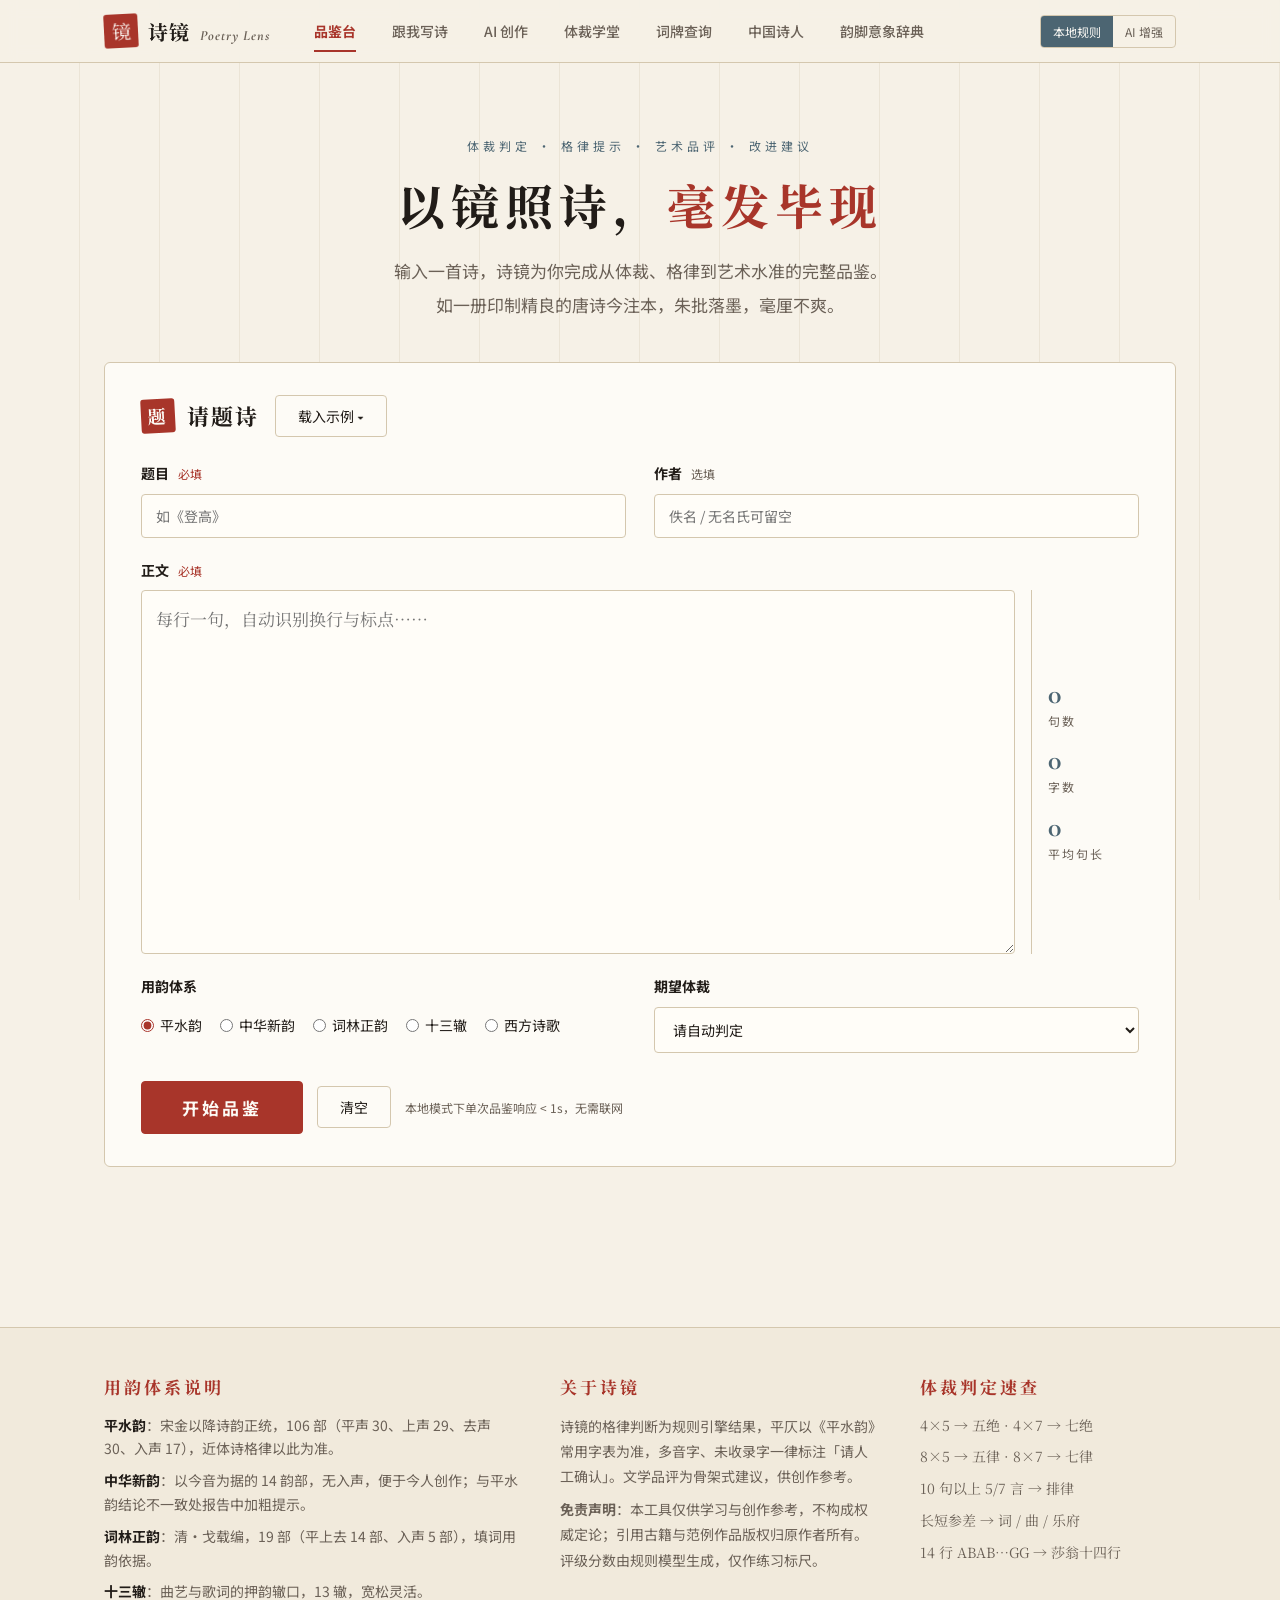
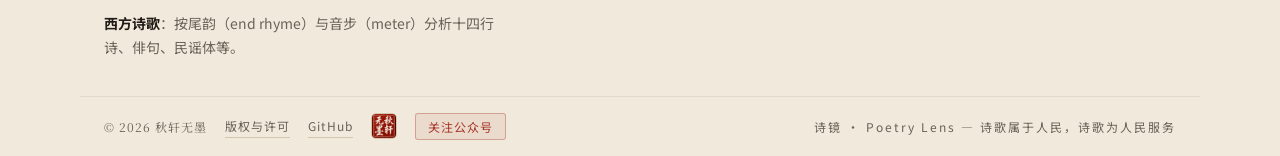
==== commit 2312ad16: "Add files via upload 为人民服务" ====
--- a/index.html
+++ b/index.html
@@ -103,6 +103,7 @@
     <div class="report-toolbar">
       <h2 class="report-title">品鉴报告 <span class="report-poem" id="report-poem"></span></h2>
       <button class="btn ghost" id="btn-print">打印 / 导出为笺</button>
+      <button class="btn primary" id="btn-export-img">导出图片</button>
     </div>
 
     <!-- A 体裁判定 -->
@@ -455,7 +456,7 @@
       <img class="wechat-logo" src="images/logo-sm.png" alt="秋轩无墨 Logo" width="26" height="26">
       <button type="button" class="wechat-entry" id="btn-wechat" aria-haspopup="dialog">关注公众号</button>
     </div>
-    <div class="footer-brand">诗镜 · Poetry Lens</div>
+    <div class="footer-brand">诗镜 · Poetry Lens — 诗歌属于人民，诗歌为人民服务</div>
   </div>
 </footer>
 
